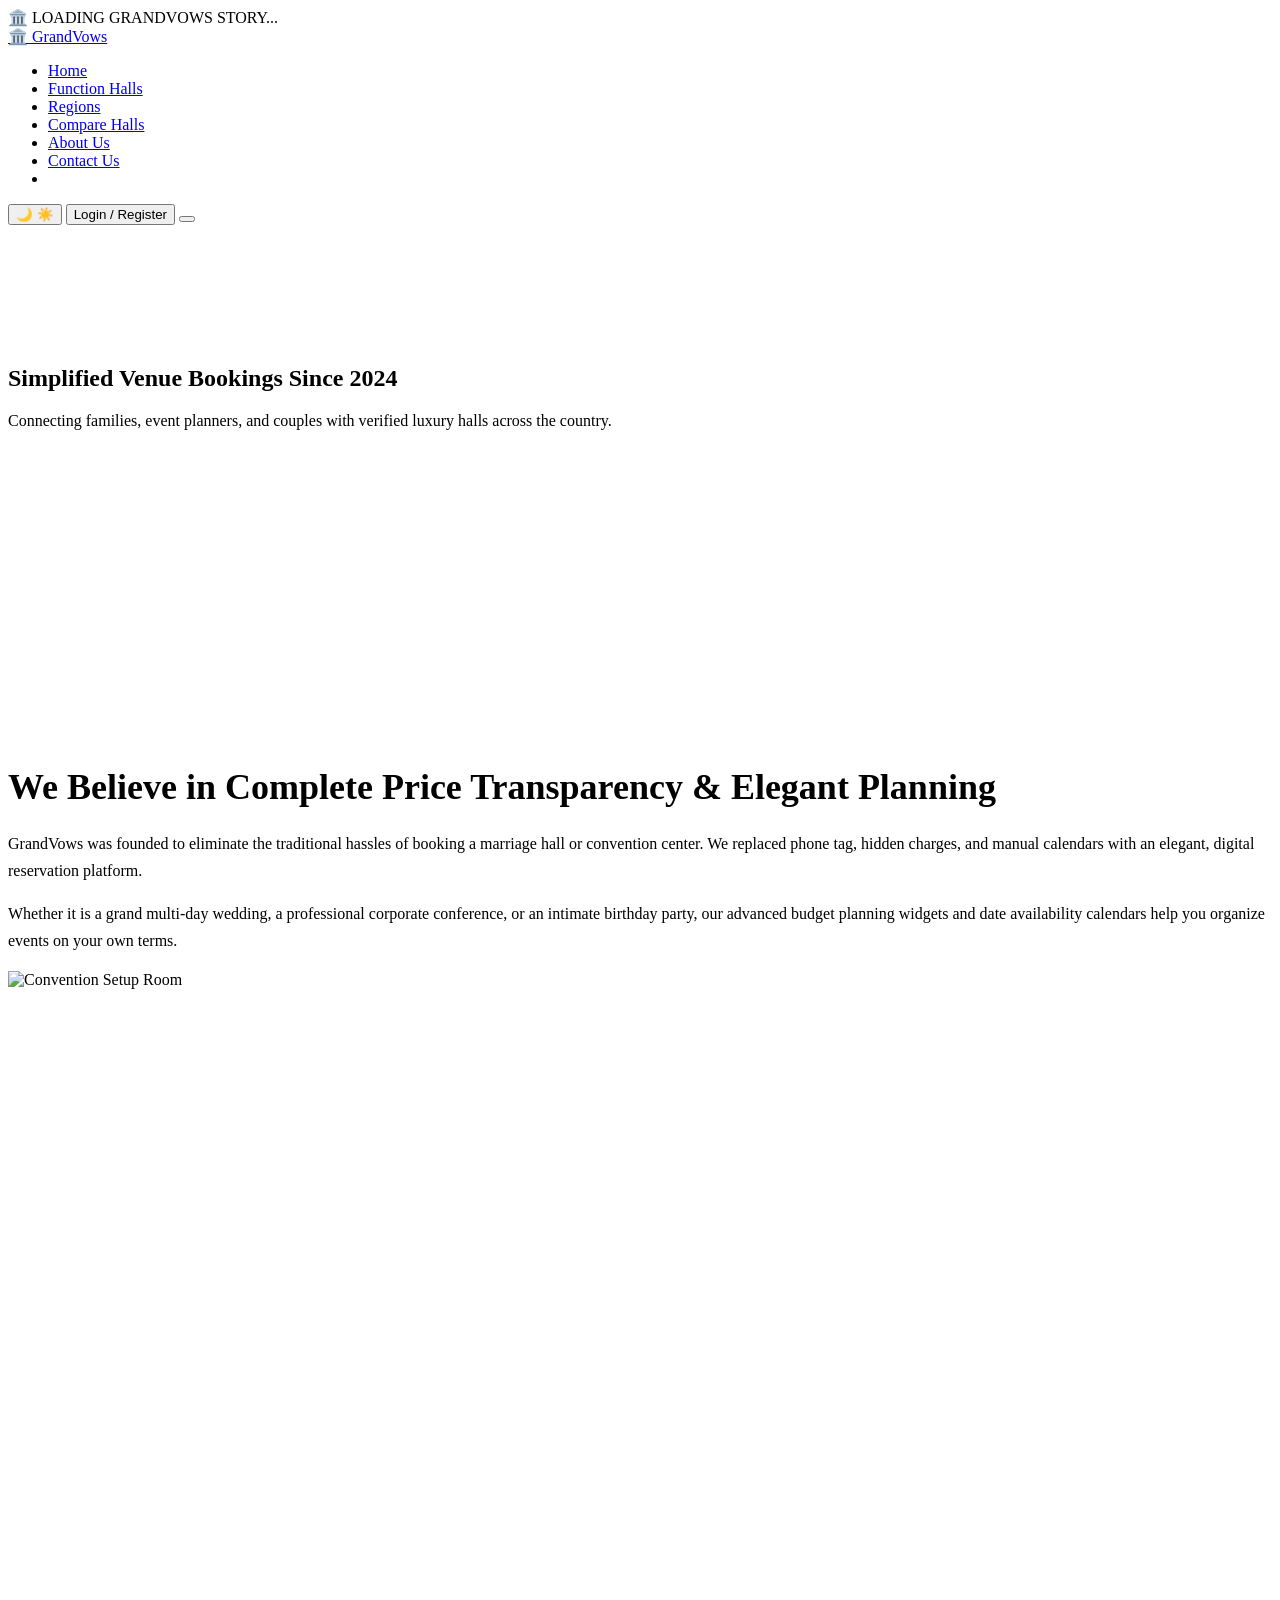
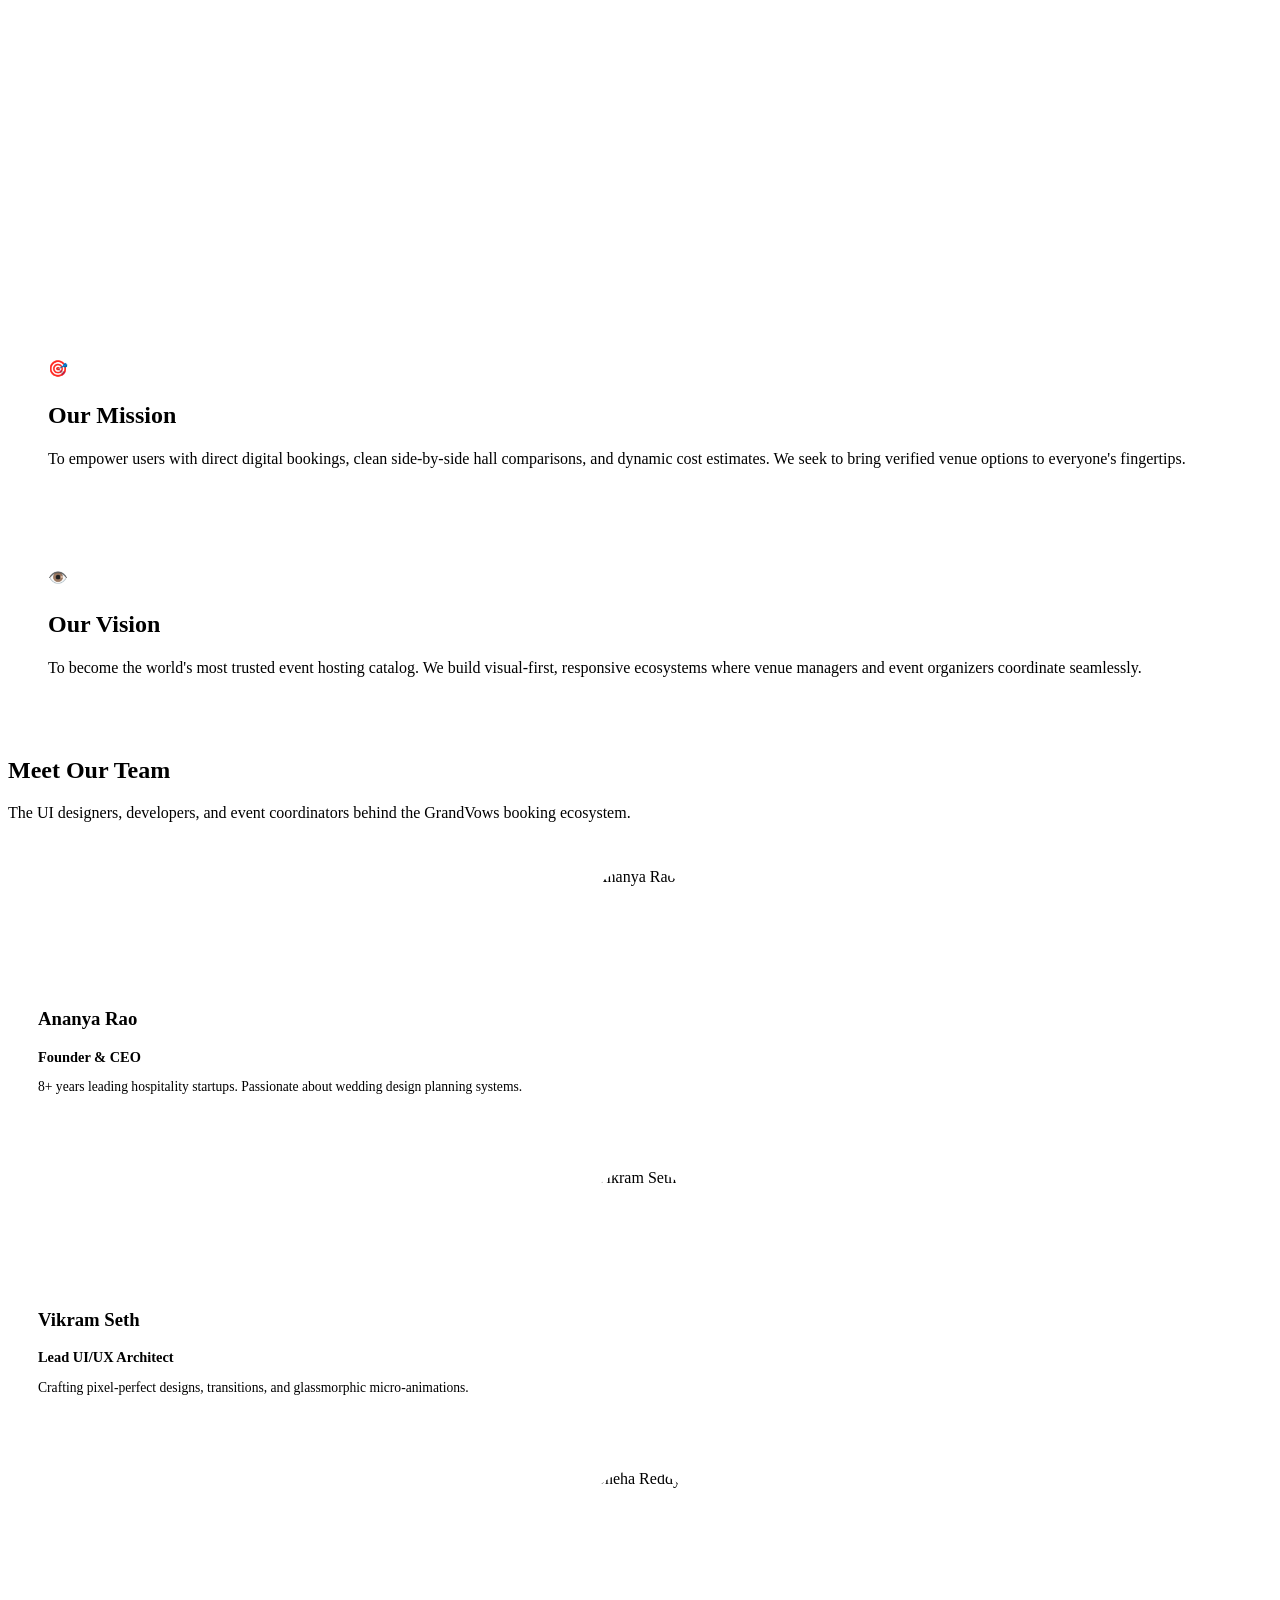
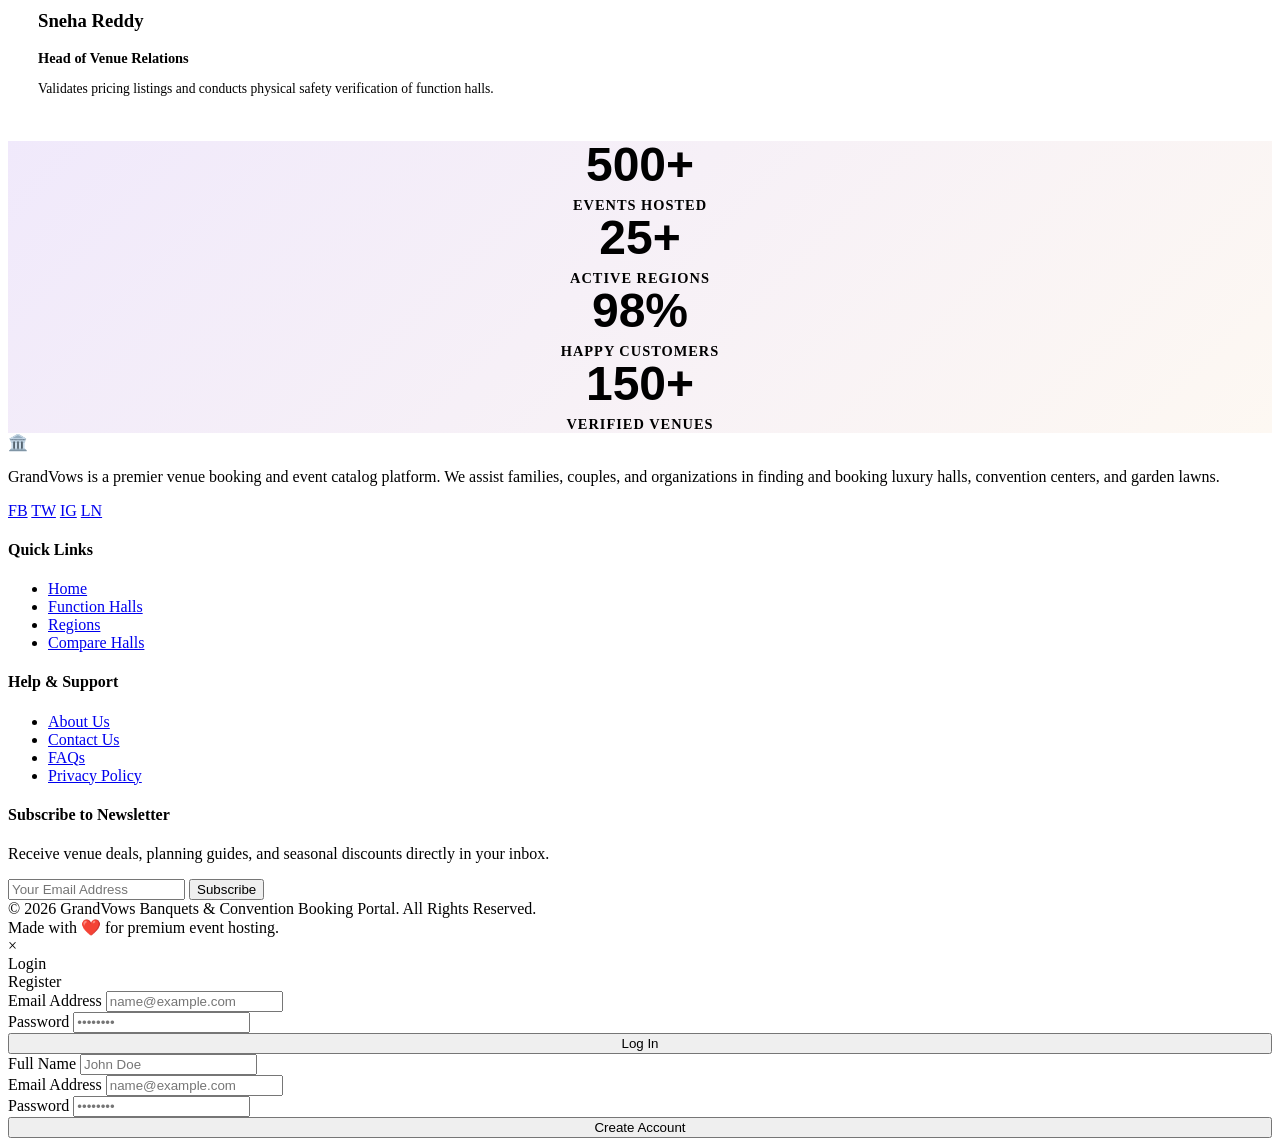
==== about.html @ 22fa2ca0 "HIIII" ====
<!DOCTYPE html>
<html lang="en">
<head>
  <meta charset="UTF-8">
  <meta name="viewport" content="width=device-width, initial-scale=1.0">
  <meta name="description" content="Learn more about GrandVows. Our mission is to simplify venue booking and event planning through transparent pricing, verified halls, and smart tools.">
  <title>About Us | GrandVows</title>
  <link rel="stylesheet" href="css/style.css">
  <link rel="stylesheet" href="css/animations.css">
  <link rel="stylesheet" href="css/responsive.css">
</head>
<body>

  <!-- Page Loader -->
  <div class="page-loader" id="page-loader">
    <div class="loader-spinner"></div>
    <div class="loader-text">🏛️ LOADING GRANDVOWS STORY...</div>
  </div>

  <!-- Header -->
  <header>
    <div class="container navbar-container">
      <a href="index.html" class="logo">
        🏛️ Grand<span>Vows</span>
      </a>
      <ul class="nav-menu" id="nav-menu">
        <li><a href="index.html" class="nav-link">Home</a></li>
        <li><a href="halls.html" class="nav-link">Function Halls</a></li>
        <li><a href="regions.html" class="nav-link">Regions</a></li>
        <li><a href="compare.html" class="nav-link">Compare Halls</a></li>
        <li><a href="about.html" class="nav-link active">About Us</a></li>
        <li><a href="contact.html" class="nav-link">Contact Us</a></li>
        <li><a href="dashboard.html" class="nav-link" style="display: none;">Dashboard</a></li>
      </ul>
      <div class="nav-actions">
        <button class="theme-toggle" id="theme-toggle" aria-label="Toggle Dark Mode">
          <span class="moon-icon">🌙</span>
          <span class="sun-icon">☀️</span>
        </button>
        <button class="btn btn-outline btn-sm" id="auth-nav-btn">Login / Register</button>
        <button class="menu-btn" id="menu-btn" aria-label="Toggle Mobile Menu">
          <span></span>
          <span></span>
          <span></span>
        </button>
      </div>
    </div>
  </header>

  <!-- Hero Section -->
  <section class="hero" style="min-height: 40vh; padding: 120px 0 30px 0;">
    <div class="hero-glow"></div>
    <div class="container hero-content">
      <h1 class="reveal-on-scroll">Simplified Venue Bookings <span>Since 2024</span></h1>
      <p class="reveal-on-scroll delay-100">Connecting families, event planners, and couples with verified luxury halls across the country.</p>
    </div>
  </section>

  <!-- Company Intro -->
  <section class="section-padding">
    <div class="container grid-2" style="grid-template-columns: repeat(auto-fit, minmax(320px, 1fr)); align-items:center;">
      <div class="reveal-left">
        <h2 style="font-size:2.25rem; margin-bottom:20px; line-height:1.25;">We Believe in <span>Complete Price Transparency</span> & Elegant Planning</h2>
        <p style="color:var(--text-secondary); margin-bottom:16px; line-height:1.7;">GrandVows was founded to eliminate the traditional hassles of booking a marriage hall or convention center. We replaced phone tag, hidden charges, and manual calendars with an elegant, digital reservation platform.</p>
        <p style="color:var(--text-secondary); line-height:1.7;">Whether it is a grand multi-day wedding, a professional corporate conference, or an intimate birthday party, our advanced budget planning widgets and date availability calendars help you organize events on your own terms.</p>
      </div>
      <div class="reveal-right" style="border-radius: var(--border-radius-md); overflow:hidden; box-shadow:var(--card-shadow); aspect-ratio:4/3;">
        <img src="https://images.unsplash.com/photo-1519167758481-83f550bb49b3?auto=format&fit=crop&w=800&q=80" alt="Convention Setup Room" style="width:100%; height:100%; object-fit:cover;">
      </div>
    </div>
  </section>

  <!-- Mission & Vision -->
  <section class="section-padding" style="background: var(--bg-secondary);">
    <div class="container grid-2" style="grid-template-columns: repeat(auto-fit, minmax(320px, 1fr));">
      <div class="card glass-panel why-card reveal-left" style="text-align: left; padding: 40px;">
        <div class="why-icon" style="margin: 0 0 20px 0;">🎯</div>
        <h3 style="font-size: 1.5rem; margin-bottom:12px;">Our Mission</h3>
        <p style="color:var(--text-secondary); line-height:1.7;">To empower users with direct digital bookings, clean side-by-side hall comparisons, and dynamic cost estimates. We seek to bring verified venue options to everyone's fingertips.</p>
      </div>
      <div class="card glass-panel why-card reveal-right" style="text-align: left; padding: 40px;">
        <div class="why-icon" style="margin: 0 0 20px 0;">👁️</div>
        <h3 style="font-size: 1.5rem; margin-bottom:12px;">Our Vision</h3>
        <p style="color:var(--text-secondary); line-height:1.7;">To become the world's most trusted event hosting catalog. We build visual-first, responsive ecosystems where venue managers and event organizers coordinate seamlessly.</p>
      </div>
    </div>
  </section>

  <!-- Team Grid -->
  <section class="section-padding">
    <div class="container">
      <div class="section-header">
        <h2>Meet Our Team</h2>
        <div class="divider"></div>
        <p>The UI designers, developers, and event coordinators behind the GrandVows booking ecosystem.</p>
      </div>

      <div class="grid-3 reveal-on-scroll" style="grid-template-columns: repeat(auto-fit, minmax(280px, 1fr));">
        <!-- CEO -->
        <div class="card text-center" style="padding: 30px;">
          <div style="width: 120px; height: 120px; border-radius: 50%; overflow:hidden; margin: 0 auto 20px auto; border: 3px solid var(--color-primary);">
            <img src="https://images.unsplash.com/photo-1534528741775-53994a69daeb?auto=format&fit=crop&w=300&q=80" alt="Ananya Rao" style="width:100%; height:100%; object-fit:cover;">
          </div>
          <h3>Ananya Rao</h3>
          <p style="color: var(--color-primary); font-weight:700; font-size:0.9rem; margin-bottom:12px;">Founder & CEO</p>
          <p style="color: var(--text-secondary); font-size:0.85rem;">8+ years leading hospitality startups. Passionate about wedding design planning systems.</p>
        </div>
        <!-- Lead UI/UX -->
        <div class="card text-center" style="padding: 30px;">
          <div style="width: 120px; height: 120px; border-radius: 50%; overflow:hidden; margin: 0 auto 20px auto; border: 3px solid var(--color-primary);">
            <img src="https://images.unsplash.com/photo-1507003211169-0a1dd7228f2d?auto=format&fit=crop&w=300&q=80" alt="Vikram Seth" style="width:100%; height:100%; object-fit:cover;">
          </div>
          <h3>Vikram Seth</h3>
          <p style="color: var(--color-primary); font-weight:700; font-size:0.9rem; margin-bottom:12px;">Lead UI/UX Architect</p>
          <p style="color: var(--text-secondary); font-size:0.85rem;">Crafting pixel-perfect designs, transitions, and glassmorphic micro-animations.</p>
        </div>
        <!-- Operations -->
        <div class="card text-center" style="padding: 30px;">
          <div style="width: 120px; height: 120px; border-radius: 50%; overflow:hidden; margin: 0 auto 20px auto; border: 3px solid var(--color-primary);">
            <img src="https://images.unsplash.com/photo-1573496359142-b8d87734a5a2?auto=format&fit=crop&w=300&q=80" alt="Sneha Reddy" style="width:100%; height:100%; object-fit:cover;">
          </div>
          <h3>Sneha Reddy</h3>
          <p style="color: var(--color-primary); font-weight:700; font-size:0.9rem; margin-bottom:12px;">Head of Venue Relations</p>
          <p style="color: var(--text-secondary); font-size:0.85rem;">Validates pricing listings and conducts physical safety verification of function halls.</p>
        </div>
      </div>
    </div>
  </section>

  <!-- Statistics Counters section -->
  <section class="section-padding" style="background: linear-gradient(135deg, rgba(109, 40, 217, 0.1) 0%, rgba(217, 119, 6, 0.05) 100%);">
    <div class="container grid-4 reveal-scale" style="text-align:center; grid-template-columns: repeat(auto-fit, minmax(200px, 1fr)); gap: 30px;">
      <div>
        <div style="font-size: 3rem; font-weight:800; color:var(--color-primary); font-family:'Outfit',sans-serif; line-height:1;">500+</div>
        <div style="font-size:0.9rem; color:var(--text-secondary); font-weight:600; margin-top:8px; text-transform:uppercase; letter-spacing:1px;">Events Hosted</div>
      </div>
      <div>
        <div style="font-size: 3rem; font-weight:800; color:var(--color-primary); font-family:'Outfit',sans-serif; line-height:1;">25+</div>
        <div style="font-size:0.9rem; color:var(--text-secondary); font-weight:600; margin-top:8px; text-transform:uppercase; letter-spacing:1px;">Active Regions</div>
      </div>
      <div>
        <div style="font-size: 3rem; font-weight:800; color:var(--color-primary); font-family:'Outfit',sans-serif; line-height:1;">98%</div>
        <div style="font-size:0.9rem; color:var(--text-secondary); font-weight:600; margin-top:8px; text-transform:uppercase; letter-spacing:1px;">Happy Customers</div>
      </div>
      <div>
        <div style="font-size: 3rem; font-weight:800; color:var(--color-primary); font-family:'Outfit',sans-serif; line-height:1;">150+</div>
        <div style="font-size:0.9rem; color:var(--text-secondary); font-weight:600; margin-top:8px; text-transform:uppercase; letter-spacing:1px;">Verified Venues</div>
      </div>
    </div>
  </section>

  <!-- Footer -->
  <footer>
    <div class="container footer-grid">
      <div class="footer-brand">
        <a href="index.html" class="logo" style="color: white; margin-bottom: 20px;">
          🏛️ Grand<span>Vows</span>
        </a>
        <p>GrandVows is a premier venue booking and event catalog platform. We assist families, couples, and organizations in finding and booking luxury halls, convention centers, and garden lawns.</p>
        <div class="social-links">
          <a href="#" class="social-icon" aria-label="Facebook">FB</a>
          <a href="#" class="social-icon" aria-label="Twitter">TW</a>
          <a href="#" class="social-icon" aria-label="Instagram">IG</a>
          <a href="#" class="social-icon" aria-label="LinkedIn">LN</a>
        </div>
      </div>
      <div>
        <h4 class="footer-title">Quick Links</h4>
        <ul class="footer-links">
          <li><a href="index.html" class="footer-link">Home</a></li>
          <li><a href="halls.html" class="footer-link">Function Halls</a></li>
          <li><a href="regions.html" class="footer-link">Regions</a></li>
          <li><a href="compare.html" class="footer-link">Compare Halls</a></li>
        </ul>
      </div>
      <div>
        <h4 class="footer-title">Help & Support</h4>
        <ul class="footer-links">
          <li><a href="about.html" class="footer-link">About Us</a></li>
          <li><a href="contact.html" class="footer-link">Contact Us</a></li>
          <li><a href="#" class="footer-link">FAQs</a></li>
          <li><a href="#" class="footer-link">Privacy Policy</a></li>
        </ul>
      </div>
      <div class="footer-newsletter">
        <h4 class="footer-title">Subscribe to Newsletter</h4>
        <p>Receive venue deals, planning guides, and seasonal discounts directly in your inbox.</p>
        <form class="newsletter-form" onsubmit="event.preventDefault(); alert('Subscribed!');">
          <input type="email" placeholder="Your Email Address" required aria-label="Email Address">
          <button type="submit" class="btn btn-primary">Subscribe</button>
        </form>
      </div>
    </div>
    <div class="container footer-bottom">
      <div>&copy; 2026 GrandVows Banquets & Convention Booking Portal. All Rights Reserved.</div>
      <div>Made with ❤️ for premium event hosting.</div>
    </div>
  </footer>

  <!-- Auth Modal Overlay -->
  <div class="modal-overlay" id="auth-modal">
    <div class="modal-content">
      <div class="modal-close" id="auth-modal-close">&times;</div>
      <div class="auth-tabs">
        <div class="auth-tab active" id="tab-login">Login</div>
        <div class="auth-tab" id="tab-register">Register</div>
      </div>
      <div class="auth-form-wrapper active" id="form-login-wrapper">
        <form id="form-login">
          <div class="form-group">
            <label for="login-email">Email Address</label>
            <input type="email" id="login-email" class="form-input" required placeholder="name@example.com">
          </div>
          <div class="form-group">
            <label for="login-password">Password</label>
            <input type="password" id="login-password" class="form-input" required placeholder="••••••••">
          </div>
          <button type="submit" class="btn btn-primary" style="width: 100%;">Log In</button>
        </form>
      </div>
      <div class="auth-form-wrapper" id="form-register-wrapper">
        <form id="form-register">
          <div class="form-group">
            <label for="register-name">Full Name</label>
            <input type="text" id="register-name" class="form-input" required placeholder="John Doe">
          </div>
          <div class="form-group">
            <label for="register-email">Email Address</label>
            <input type="email" id="register-email" class="form-input" required placeholder="name@example.com">
          </div>
          <div class="form-group">
            <label for="register-password">Password</label>
            <input type="password" id="register-password" class="form-input" required placeholder="••••••••">
          </div>
          <button type="submit" class="btn btn-primary" style="width: 100%;">Create Account</button>
        </form>
      </div>
    </div>
  </div>

  <script src="js/data.js"></script>
  <script src="js/app.js"></script>
</body>
</html>
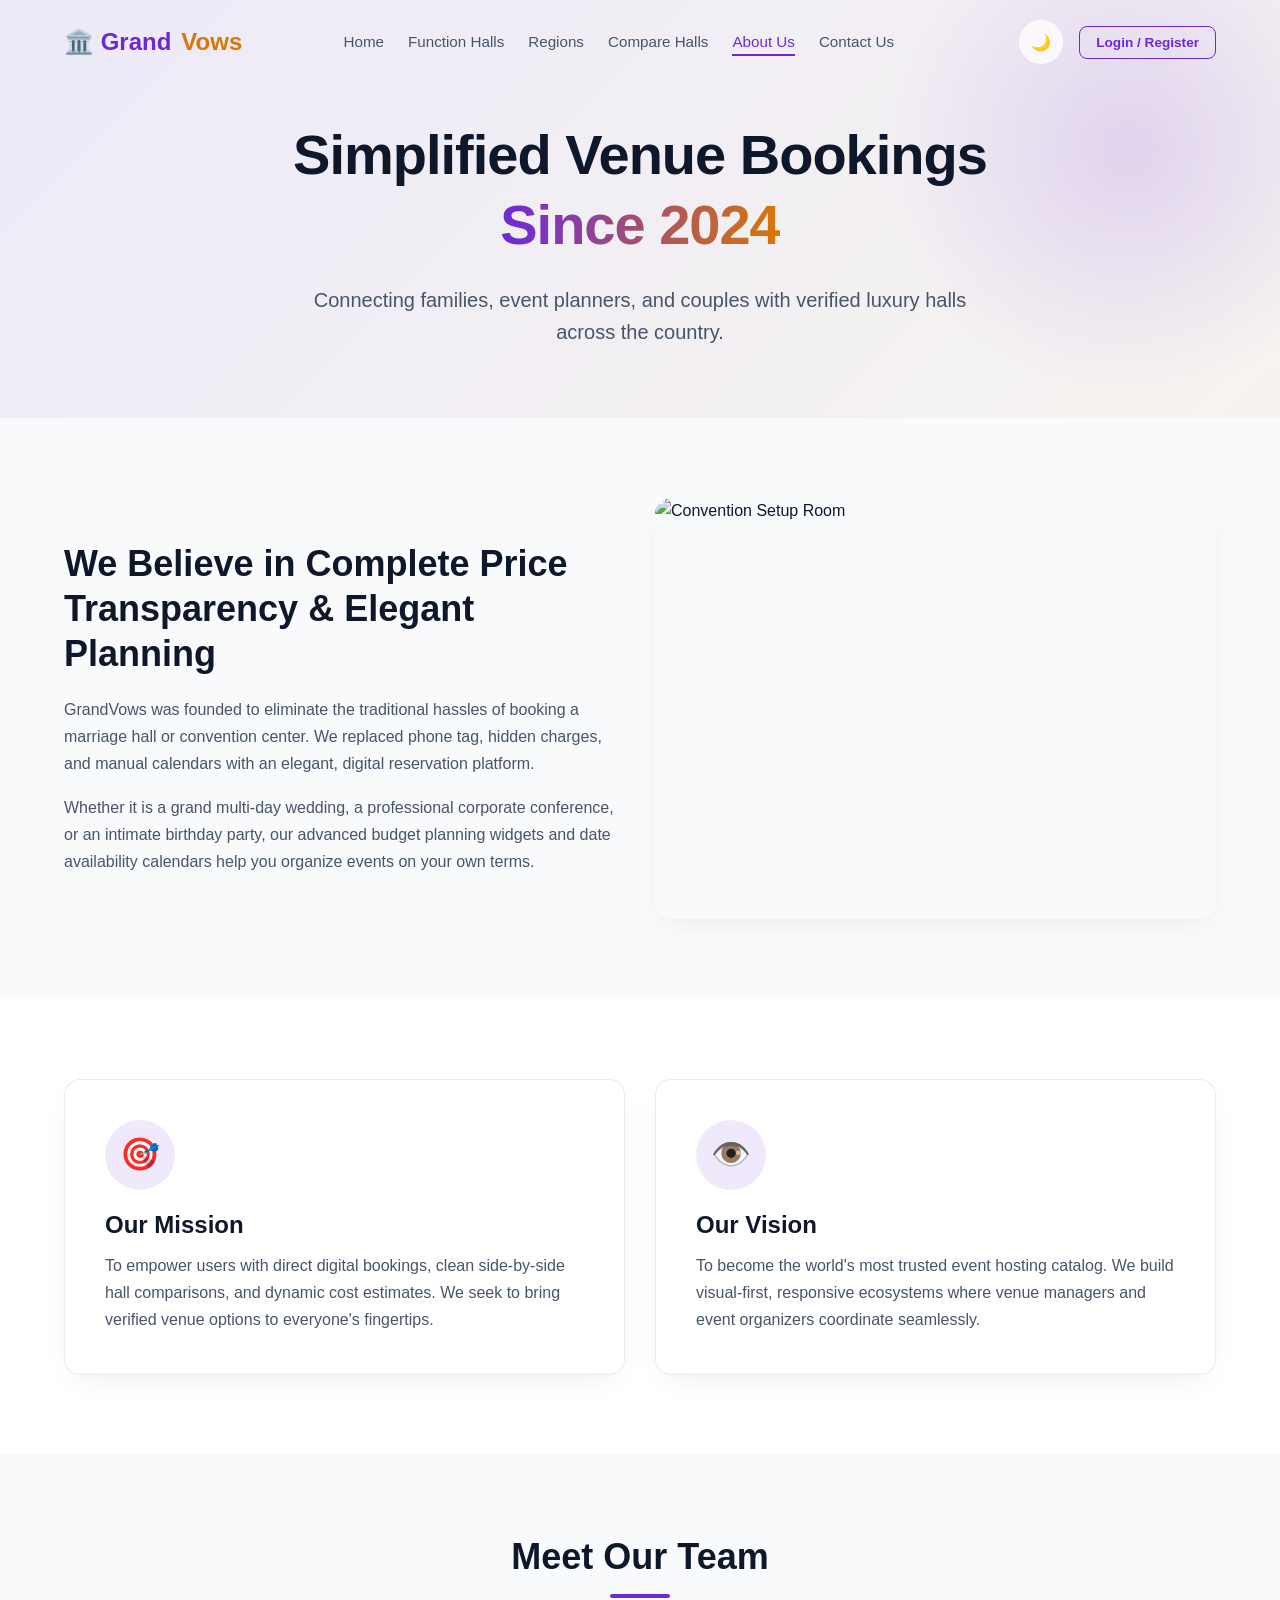
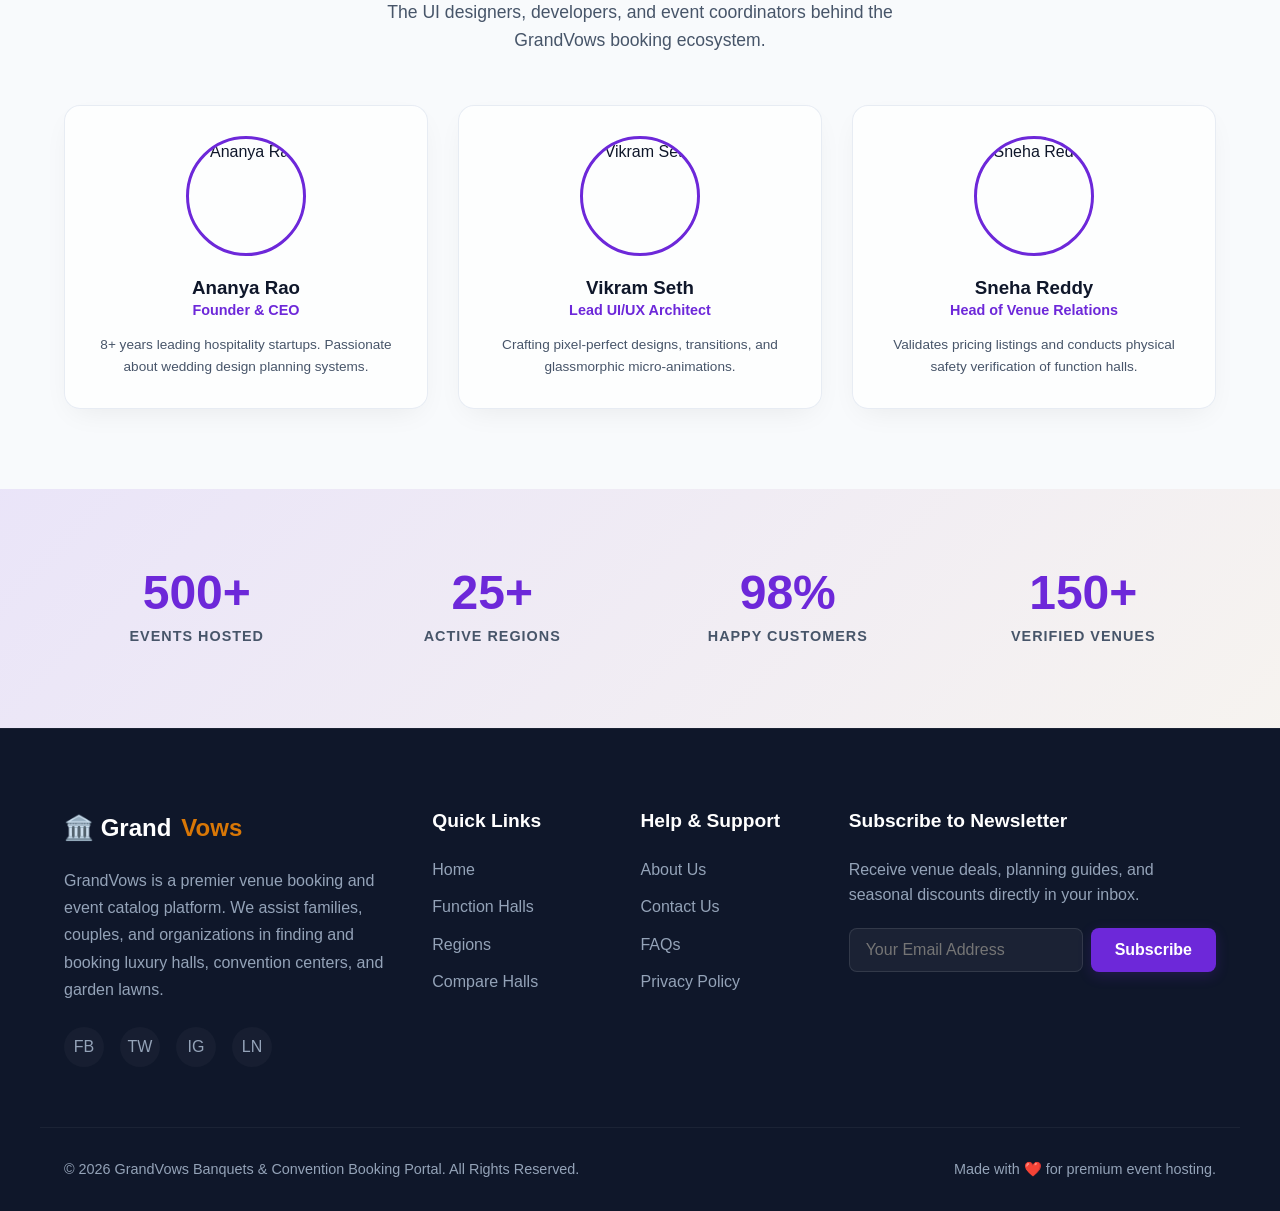
==== commit 2f84754e: "hi" ====
--- a/about.html
+++ b/about.html
@@ -5,9 +5,9 @@
   <meta name="viewport" content="width=device-width, initial-scale=1.0">
   <meta name="description" content="Learn more about GrandVows. Our mission is to simplify venue booking and event planning through transparent pricing, verified halls, and smart tools.">
   <title>About Us | GrandVows</title>
-  <link rel="stylesheet" href="css/style.css">
-  <link rel="stylesheet" href="css/animations.css">
-  <link rel="stylesheet" href="css/responsive.css">
+  <link rel="stylesheet" href="style.css">
+  <link rel="stylesheet" href="animations.css">
+  <link rel="stylesheet" href="responsive.css">
 </head>
 <body>
 
@@ -238,7 +238,7 @@
     </div>
   </div>
 
-  <script src="js/data.js"></script>
-  <script src="js/app.js"></script>
+  <script src="data.js"></script>
+  <script src="app.js"></script>
 </body>
 </html>
--- a/style.css
+++ b/style.css
@@ -0,0 +1,1850 @@
+/* ==========================================================================
+   Function Hall Booking Website - Core Stylesheet
+   ========================================================================== */
+
+/* Import Premium Web Fonts */
+@import url('https://fonts.googleapis.com/css2?family=Inter:wght@300;400;500;600;700&family=Outfit:wght@300;400;500;600;700;800&display=swap');
+
+/* CSS Variables for Core Design System */
+:root {
+  /* Color Palette - Light Mode */
+  --bg-primary: #f8fafc;
+  --bg-secondary: #ffffff;
+  --bg-card: rgba(255, 255, 255, 0.75);
+  --bg-input: #f1f5f9;
+  
+  --text-primary: #0f172a;
+  --text-secondary: #475569;
+  --text-muted: #94a3b8;
+  
+  --color-primary: #6d28d9; /* Royal Violet */
+  --color-primary-rgb: 109, 40, 217;
+  --color-primary-hover: #5b21b6;
+  --color-secondary: #d97706; /* Golden Amber */
+  --color-secondary-hover: #b45309;
+  
+  --glass-bg: rgba(255, 255, 255, 0.45);
+  --glass-border: rgba(255, 255, 255, 0.5);
+  --glass-shadow: 0 8px 32px 0 rgba(109, 40, 217, 0.05);
+  
+  --card-shadow: 0 10px 30px -10px rgba(0, 0, 0, 0.08);
+  --card-border: rgba(226, 232, 240, 0.8);
+  
+  --success: #10b981;
+  --error: #ef4444;
+  --warning: #f59e0b;
+  
+  --border-radius-sm: 8px;
+  --border-radius-md: 16px;
+  --border-radius-lg: 24px;
+  
+  --transition-fast: 0.2s ease;
+  --transition-normal: 0.35s cubic-bezier(0.4, 0, 0.2, 1);
+  --transition-slow: 0.5s cubic-bezier(0.4, 0, 0.2, 1);
+}
+
+/* Dark Mode Overrides */
+body.dark-mode {
+  --bg-primary: #0f172a; /* Midnight Slate */
+  --bg-secondary: #1e293b; /* Deep Slate */
+  --bg-card: rgba(30, 41, 59, 0.7);
+  --bg-input: #0f172a;
+  
+  --text-primary: #f8fafc;
+  --text-secondary: #cbd5e1;
+  --text-muted: #64748b;
+  
+  --color-primary: #a78bfa; /* Lighter Glow Violet */
+  --color-primary-rgb: 167, 139, 250;
+  --color-primary-hover: #c084fc;
+  --color-secondary: #fbbf24;
+  --color-secondary-hover: #f59e0b;
+  
+  --glass-bg: rgba(30, 41, 59, 0.45);
+  --glass-border: rgba(255, 255, 255, 0.08);
+  --glass-shadow: 0 8px 32px 0 rgba(0, 0, 0, 0.37);
+  
+  --card-shadow: 0 10px 30px -10px rgba(0, 0, 0, 0.5);
+  --card-border: rgba(255, 255, 255, 0.05);
+}
+
+/* Reset and Base Styles */
+* {
+  margin: 0;
+  padding: 0;
+  box-sizing: border-box;
+}
+
+html {
+  scroll-behavior: smooth;
+  font-size: 16px;
+}
+
+body {
+  font-family: 'Inter', sans-serif;
+  background-color: var(--bg-primary);
+  color: var(--text-primary);
+  line-height: 1.6;
+  overflow-x: hidden;
+  transition: background-color var(--transition-normal), color var(--transition-normal);
+}
+
+h1, h2, h3, h4, h5, h6 {
+  font-family: 'Outfit', sans-serif;
+  font-weight: 700;
+  line-height: 1.25;
+  color: var(--text-primary);
+}
+
+a {
+  text-decoration: none;
+  color: inherit;
+  transition: color var(--transition-fast);
+}
+
+button, input, select, textarea {
+  font-family: inherit;
+  font-size: inherit;
+  outline: none;
+  border: none;
+}
+
+img, video {
+  max-width: 100%;
+  height: auto;
+  display: block;
+}
+
+.container {
+  width: 100%;
+  max-width: 1200px;
+  margin: 0 auto;
+  padding: 0 24px;
+}
+
+.section-padding {
+  padding: 80px 0;
+}
+
+/* Glassmorphism Panel Class */
+.glass-panel {
+  background: var(--glass-bg);
+  backdrop-filter: blur(12px);
+  -webkit-backdrop-filter: blur(12px);
+  border: 1px solid var(--glass-border);
+  box-shadow: var(--glass-shadow);
+  border-radius: var(--border-radius-md);
+  transition: background var(--transition-normal), border var(--transition-normal), box-shadow var(--transition-normal);
+}
+
+/* ==========================================================================
+   Header and Navigation
+   ========================================================================== */
+header {
+  position: fixed;
+  top: 0;
+  left: 0;
+  width: 100%;
+  z-index: 1000;
+  transition: all var(--transition-normal);
+  padding: 20px 0;
+}
+
+header.scrolled {
+  padding: 12px 0;
+  background: var(--glass-bg);
+  backdrop-filter: blur(20px);
+  -webkit-backdrop-filter: blur(20px);
+  border-bottom: 1px solid var(--glass-border);
+  box-shadow: var(--glass-shadow);
+}
+
+.navbar-container {
+  display: flex;
+  justify-content: space-between;
+  align-items: center;
+}
+
+.logo {
+  display: flex;
+  align-items: center;
+  gap: 10px;
+  font-family: 'Outfit', sans-serif;
+  font-size: 1.5rem;
+  font-weight: 800;
+  color: var(--color-primary);
+}
+
+.logo span {
+  color: var(--color-secondary);
+}
+
+.nav-menu {
+  display: flex;
+  align-items: center;
+  list-style: none;
+  gap: 24px;
+}
+
+.nav-link {
+  font-weight: 500;
+  font-size: 0.95rem;
+  color: var(--text-secondary);
+  position: relative;
+  padding: 6px 0;
+}
+
+.nav-link:hover, .nav-link.active {
+  color: var(--color-primary);
+}
+
+.nav-link::after {
+  content: '';
+  position: absolute;
+  bottom: 0;
+  left: 0;
+  width: 0;
+  height: 2px;
+  background-color: var(--color-primary);
+  transition: width var(--transition-fast);
+}
+
+.nav-link:hover::after, .nav-link.active::after {
+  width: 100%;
+}
+
+.nav-actions {
+  display: flex;
+  align-items: center;
+  gap: 16px;
+}
+
+/* Dark Mode Toggle Switch */
+.theme-toggle {
+  background: var(--bg-card);
+  width: 44px;
+  height: 44px;
+  border-radius: 50%;
+  cursor: pointer;
+  display: flex;
+  align-items: center;
+  justify-content: center;
+  border: 1px solid var(--glass-border);
+  transition: background-color var(--transition-fast);
+}
+
+.theme-toggle:hover {
+  background-color: var(--bg-input);
+}
+
+.theme-toggle .sun-icon {
+  display: none;
+}
+
+body.dark-mode .theme-toggle .sun-icon {
+  display: block;
+}
+
+body.dark-mode .theme-toggle .moon-icon {
+  display: none;
+}
+
+/* Hamburguer Mobile Menu Trigger */
+.menu-btn {
+  display: none;
+  flex-direction: column;
+  justify-content: space-between;
+  width: 24px;
+  height: 18px;
+  background: transparent;
+  cursor: pointer;
+}
+
+.menu-btn span {
+  display: block;
+  height: 2px;
+  width: 100%;
+  background-color: var(--text-primary);
+  border-radius: 2px;
+  transition: all var(--transition-fast);
+}
+
+/* ==========================================================================
+   Buttons UI
+   ========================================================================== */
+.btn {
+  display: inline-flex;
+  align-items: center;
+  justify-content: center;
+  gap: 8px;
+  padding: 12px 24px;
+  font-weight: 600;
+  border-radius: var(--border-radius-sm);
+  cursor: pointer;
+  transition: all var(--transition-fast);
+  font-family: 'Outfit', sans-serif;
+  text-align: center;
+}
+
+.btn-primary {
+  background: var(--color-primary);
+  color: #ffffff;
+  box-shadow: 0 4px 14px rgba(109, 40, 217, 0.2);
+}
+
+.btn-primary:hover {
+  background: var(--color-primary-hover);
+  transform: translateY(-2px);
+  box-shadow: 0 6px 20px rgba(109, 40, 217, 0.3);
+}
+
+.btn-secondary {
+  background: var(--color-secondary);
+  color: #ffffff;
+  box-shadow: 0 4px 14px rgba(217, 119, 6, 0.2);
+}
+
+.btn-secondary:hover {
+  background: var(--color-secondary-hover);
+  transform: translateY(-2px);
+  box-shadow: 0 6px 20px rgba(217, 119, 6, 0.3);
+}
+
+.btn-outline {
+  background: transparent;
+  border: 1px solid var(--color-primary);
+  color: var(--color-primary);
+}
+
+.btn-outline:hover {
+  background: var(--color-primary);
+  color: #ffffff;
+}
+
+.btn-glass {
+  background: var(--glass-bg);
+  border: 1px solid var(--glass-border);
+  color: var(--text-primary);
+  backdrop-filter: blur(8px);
+}
+
+.btn-glass:hover {
+  background: var(--bg-card);
+  transform: translateY(-2px);
+}
+
+.btn-sm {
+  padding: 8px 16px;
+  font-size: 0.85rem;
+}
+
+.btn-lg {
+  padding: 16px 36px;
+  font-size: 1.1rem;
+  border-radius: var(--border-radius-md);
+}
+
+/* ==========================================================================
+   Section Headers
+   ========================================================================== */
+.section-header {
+  text-align: center;
+  max-width: 600px;
+  margin: 0 auto 50px auto;
+}
+
+.section-header h2 {
+  font-size: 2.25rem;
+  margin-bottom: 15px;
+  position: relative;
+}
+
+.section-header p {
+  color: var(--text-secondary);
+  font-size: 1.1rem;
+}
+
+.section-header .divider {
+  width: 60px;
+  height: 4px;
+  background: var(--color-primary);
+  margin: 0 auto;
+  border-radius: 2px;
+}
+
+/* ==========================================================================
+   Cards (Halls, Regions, Reviews)
+   ========================================================================== */
+.card {
+  background-color: var(--bg-card);
+  border: 1px solid var(--card-border);
+  border-radius: var(--border-radius-md);
+  overflow: hidden;
+  box-shadow: var(--card-shadow);
+  transition: all var(--transition-normal);
+  display: flex;
+  flex-direction: column;
+}
+
+.card:hover {
+  transform: translateY(-8px);
+  box-shadow: 0 20px 40px -10px rgba(109, 40, 217, 0.12);
+  border-color: var(--color-primary);
+}
+
+.card-img-wrapper {
+  position: relative;
+  aspect-ratio: 16/10;
+  overflow: hidden;
+}
+
+.card-img-wrapper img {
+  width: 100%;
+  height: 100%;
+  object-fit: cover;
+  transition: transform var(--transition-slow);
+}
+
+.card:hover .card-img-wrapper img {
+  transform: scale(1.08);
+}
+
+.card-badge {
+  position: absolute;
+  top: 15px;
+  left: 15px;
+  background: var(--glass-bg);
+  backdrop-filter: blur(8px);
+  padding: 6px 12px;
+  font-weight: 700;
+  font-size: 0.8rem;
+  border-radius: 20px;
+  color: var(--color-primary);
+  border: 1px solid var(--glass-border);
+}
+
+.card-fav-btn {
+  position: absolute;
+  top: 15px;
+  right: 15px;
+  background: var(--glass-bg);
+  backdrop-filter: blur(8px);
+  border: 1px solid var(--glass-border);
+  width: 38px;
+  height: 38px;
+  border-radius: 50%;
+  display: flex;
+  align-items: center;
+  justify-content: center;
+  cursor: pointer;
+  color: var(--text-muted);
+  transition: all var(--transition-fast);
+}
+
+.card-fav-btn:hover {
+  color: #ef4444;
+  transform: scale(1.1);
+}
+
+.card-fav-btn.active {
+  color: #ef4444;
+  background: #ffe4e6;
+  border-color: #fecdd3;
+}
+
+.card-content {
+  padding: 24px;
+  display: flex;
+  flex-direction: column;
+  flex-grow: 1;
+}
+
+.card-title {
+  font-size: 1.25rem;
+  margin-bottom: 8px;
+  transition: color var(--transition-fast);
+}
+
+.card-title:hover {
+  color: var(--color-primary);
+}
+
+.card-location {
+  display: flex;
+  align-items: center;
+  gap: 6px;
+  color: var(--text-secondary);
+  font-size: 0.9rem;
+  margin-bottom: 16px;
+}
+
+.card-details-grid {
+  display: grid;
+  grid-template-columns: 1fr 1fr;
+  gap: 12px;
+  margin-bottom: 20px;
+  border-top: 1px dashed var(--text-muted);
+  border-bottom: 1px dashed var(--text-muted);
+  padding: 12px 0;
+}
+
+.card-detail-item {
+  display: flex;
+  align-items: center;
+  gap: 8px;
+  font-size: 0.85rem;
+  color: var(--text-secondary);
+}
+
+.card-footer {
+  display: flex;
+  justify-content: space-between;
+  align-items: center;
+  margin-top: auto;
+}
+
+.card-price {
+  font-size: 0.85rem;
+  color: var(--text-secondary);
+}
+
+.card-price span {
+  display: block;
+  font-size: 1.3rem;
+  font-weight: 700;
+  color: var(--text-primary);
+}
+
+/* ==========================================================================
+   Modals (Authentication / Auth Modal)
+   ========================================================================== */
+.modal-overlay {
+  position: fixed;
+  top: 0;
+  left: 0;
+  width: 100%;
+  height: 100%;
+  background: rgba(15, 23, 42, 0.6);
+  backdrop-filter: blur(8px);
+  z-index: 2000;
+  display: none;
+  align-items: center;
+  justify-content: center;
+  opacity: 0;
+  transition: opacity var(--transition-fast);
+}
+
+.modal-overlay.active {
+  display: flex;
+  opacity: 1;
+}
+
+.modal-content {
+  background: var(--bg-secondary);
+  border: 1px solid var(--glass-border);
+  box-shadow: 0 25px 50px -12px rgba(0, 0, 0, 0.25);
+  border-radius: var(--border-radius-lg);
+  width: 100%;
+  max-width: 480px;
+  padding: 40px;
+  position: relative;
+  transform: scale(0.9);
+  transition: transform var(--transition-fast);
+}
+
+.modal-overlay.active .modal-content {
+  transform: scale(1);
+}
+
+.modal-close {
+  position: absolute;
+  top: 20px;
+  right: 20px;
+  width: 36px;
+  height: 36px;
+  background: var(--bg-primary);
+  border-radius: 50%;
+  display: flex;
+  align-items: center;
+  justify-content: center;
+  cursor: pointer;
+  transition: all var(--transition-fast);
+}
+
+.modal-close:hover {
+  background: var(--bg-input);
+  transform: rotate(90deg);
+}
+
+.auth-tabs {
+  display: flex;
+  border-bottom: 2px solid var(--bg-input);
+  margin-bottom: 24px;
+}
+
+.auth-tab {
+  flex: 1;
+  padding: 12px;
+  text-align: center;
+  font-weight: 600;
+  cursor: pointer;
+  color: var(--text-secondary);
+  border-bottom: 2px solid transparent;
+  margin-bottom: -2px;
+  transition: all var(--transition-fast);
+}
+
+.auth-tab.active {
+  color: var(--color-primary);
+  border-color: var(--color-primary);
+}
+
+.auth-form-wrapper {
+  display: none;
+}
+
+.auth-form-wrapper.active {
+  display: block;
+}
+
+.form-group {
+  margin-bottom: 20px;
+}
+
+.form-group label {
+  display: block;
+  font-size: 0.9rem;
+  font-weight: 500;
+  margin-bottom: 8px;
+  color: var(--text-secondary);
+}
+
+.form-input {
+  width: 100%;
+  padding: 12px 16px;
+  border-radius: var(--border-radius-sm);
+  background: var(--bg-input);
+  border: 1px solid transparent;
+  color: var(--text-primary);
+  transition: all var(--transition-fast);
+}
+
+.form-input:focus {
+  border-color: var(--color-primary);
+  background: var(--bg-secondary);
+  box-shadow: 0 0 0 4px rgba(109, 40, 217, 0.15);
+}
+
+/* ==========================================================================
+   Toast Notification Popups
+   ========================================================================== */
+.toast-container {
+  position: fixed;
+  top: 24px;
+  right: 24px;
+  z-index: 3000;
+  display: flex;
+  flex-direction: column;
+  gap: 12px;
+}
+
+.toast {
+  background: var(--bg-secondary);
+  border: 1px solid var(--glass-border);
+  box-shadow: 0 10px 15px -3px rgba(0, 0, 0, 0.1), 0 4px 6px -2px rgba(0, 0, 0, 0.05);
+  border-radius: var(--border-radius-sm);
+  padding: 16px 24px;
+  color: var(--text-primary);
+  display: flex;
+  align-items: center;
+  gap: 12px;
+  transform: translateX(120%);
+  animation: slideInToast var(--transition-normal) forwards;
+  min-width: 300px;
+  max-width: 400px;
+}
+
+.toast-success {
+  border-left: 4px solid var(--success);
+}
+
+.toast-error {
+  border-left: 4px solid var(--error);
+}
+
+.toast-info {
+  border-left: 4px solid var(--color-primary);
+}
+
+@keyframes slideInToast {
+  to {
+    transform: translateX(0);
+  }
+}
+
+.toast.fade-out {
+  animation: fadeOutToast var(--transition-fast) forwards;
+}
+
+@keyframes fadeOutToast {
+  to {
+    opacity: 0;
+    transform: translateX(120%);
+  }
+}
+
+/* ==========================================================================
+   Back To Top Button
+   ========================================================================== */
+.back-to-top {
+  position: fixed;
+  bottom: 30px;
+  right: 30px;
+  width: 50px;
+  height: 50px;
+  background: var(--color-primary);
+  color: white;
+  border-radius: 50%;
+  display: flex;
+  align-items: center;
+  justify-content: center;
+  cursor: pointer;
+  opacity: 0;
+  visibility: hidden;
+  transform: translateY(20px);
+  box-shadow: 0 4px 10px rgba(0, 0, 0, 0.3);
+  z-index: 999;
+  transition: all var(--transition-fast);
+}
+
+.back-to-top.active {
+  opacity: 1;
+  visibility: visible;
+  transform: translateY(0);
+}
+
+.back-to-top:hover {
+  background: var(--color-primary-hover);
+  transform: translateY(-5px);
+  box-shadow: 0 6px 15px rgba(0, 0, 0, 0.4);
+}
+
+/* ==========================================================================
+   Footer Layout
+   ========================================================================== */
+footer {
+  background: #0f172a;
+  color: #94a3b8;
+  padding: 80px 0 30px 0;
+  border-top: 1px solid rgba(255, 255, 255, 0.05);
+}
+
+body.dark-mode footer {
+  background: #020617;
+}
+
+.footer-grid {
+  display: grid;
+  grid-template-columns: 2fr 1fr 1fr 2fr;
+  gap: 48px;
+  margin-bottom: 60px;
+}
+
+.footer-brand .logo {
+  margin-bottom: 20px;
+}
+
+.footer-brand p {
+  line-height: 1.7;
+  margin-bottom: 24px;
+}
+
+.social-links {
+  display: flex;
+  gap: 16px;
+}
+
+.social-icon {
+  width: 40px;
+  height: 40px;
+  background: rgba(255, 255, 255, 0.03);
+  border-radius: 50%;
+  display: flex;
+  align-items: center;
+  justify-content: center;
+  transition: all var(--transition-fast);
+}
+
+.social-icon:hover {
+  background: var(--color-primary);
+  color: white;
+  transform: translateY(-3px);
+}
+
+.footer-title {
+  color: white;
+  font-family: 'Outfit', sans-serif;
+  font-size: 1.2rem;
+  font-weight: 600;
+  margin-bottom: 24px;
+}
+
+.footer-links {
+  list-style: none;
+  display: flex;
+  flex-direction: column;
+  gap: 12px;
+}
+
+.footer-link:hover {
+  color: white;
+  padding-left: 5px;
+}
+
+.footer-newsletter p {
+  margin-bottom: 20px;
+}
+
+.newsletter-form {
+  display: flex;
+  gap: 8px;
+}
+
+.newsletter-form input {
+  flex-grow: 1;
+  padding: 12px 16px;
+  border-radius: var(--border-radius-sm);
+  background: rgba(255, 255, 255, 0.05);
+  color: white;
+  border: 1px solid rgba(255, 255, 255, 0.1);
+}
+
+.newsletter-form input:focus {
+  border-color: var(--color-primary);
+}
+
+.footer-bottom {
+  display: flex;
+  justify-content: space-between;
+  align-items: center;
+  padding-top: 30px;
+  border-top: 1px solid rgba(255, 255, 255, 0.05);
+  font-size: 0.9rem;
+}
+
+/* ==========================================================================
+   Global Helper Styles & Grid Layouts
+   ========================================================================== */
+.text-center { text-align: center; }
+.flex-center { display: flex; align-items: center; justify-content: center; }
+.badge { display: inline-block; padding: 4px 8px; border-radius: 4px; font-size: 0.8rem; font-weight: 600; }
+.badge-success { background: #d1fae5; color: #065f46; }
+.badge-pending { background: #fef3c7; color: #92400e; }
+.badge-danger { background: #fee2e2; color: #991b1b; }
+.rating-stars { color: var(--color-gold); font-size: 0.95rem; }
+.icon-text-align { display: inline-flex; align-items: center; gap: 6px; }
+
+/* Grid columns helper */
+.grid-3 {
+  display: grid;
+  grid-template-columns: repeat(3, 1fr);
+  gap: 30px;
+}
+
+.grid-2 {
+  display: grid;
+  grid-template-columns: repeat(2, 1fr);
+  gap: 30px;
+}
+
+.grid-4 {
+  display: grid;
+  grid-template-columns: repeat(4, 1fr);
+  gap: 20px;
+}
+
+/* ==========================================================================
+   Hero Section
+   ========================================================================== */
+.hero {
+  position: relative;
+  min-height: 100vh;
+  display: flex;
+  align-items: center;
+  justify-content: center;
+  padding: 140px 0 80px 0;
+  background: linear-gradient(135deg, rgba(109, 40, 217, 0.08) 0%, rgba(217, 119, 6, 0.05) 100%);
+  overflow: hidden;
+}
+
+.hero-glow {
+  position: absolute;
+  width: 500px;
+  height: 500px;
+  border-radius: 50%;
+  background: radial-gradient(circle, rgba(109, 40, 217, 0.15) 0%, rgba(109, 40, 217, 0) 70%);
+  top: -100px;
+  right: -100px;
+  z-index: 0;
+}
+
+.hero-content {
+  position: relative;
+  z-index: 1;
+  text-align: center;
+  max-width: 900px;
+  margin: 0 auto;
+}
+
+.hero-content h1 {
+  font-size: 3.5rem;
+  font-weight: 800;
+  letter-spacing: -1px;
+  margin-bottom: 24px;
+}
+
+.hero-content h1 span {
+  background: linear-gradient(to right, var(--color-primary), var(--color-secondary));
+  -webkit-background-clip: text;
+  -webkit-text-fill-color: transparent;
+}
+
+.hero-content p {
+  font-size: 1.25rem;
+  color: var(--text-secondary);
+  margin-bottom: 40px;
+  max-width: 700px;
+  margin-left: auto;
+  margin-right: auto;
+}
+
+/* Hero Search Panel */
+.hero-search-wrapper {
+  background: var(--bg-card);
+  backdrop-filter: blur(20px);
+  -webkit-backdrop-filter: blur(20px);
+  border: 1px solid var(--glass-border);
+  box-shadow: var(--glass-shadow);
+  border-radius: 100px;
+  padding: 12px 12px 12px 36px;
+  display: flex;
+  align-items: center;
+  justify-content: space-between;
+  margin-top: 40px;
+  text-align: left;
+}
+
+.hero-search-item {
+  flex: 1;
+  display: flex;
+  flex-direction: column;
+  border-right: 1px solid var(--glass-border);
+  padding-right: 24px;
+  padding-left: 20px;
+}
+
+.hero-search-item:first-child {
+  padding-left: 0;
+}
+
+.hero-search-item:nth-child(3) {
+  border-right: none;
+}
+
+.hero-search-item label {
+  font-size: 0.75rem;
+  text-transform: uppercase;
+  font-weight: 700;
+  letter-spacing: 1px;
+  color: var(--text-muted);
+  margin-bottom: 4px;
+}
+
+.hero-search-item select, 
+.hero-search-item input {
+  background: transparent;
+  font-weight: 600;
+  color: var(--text-primary);
+  font-size: 1rem;
+  cursor: pointer;
+  width: 100%;
+}
+
+.hero-search-item select option {
+  background: var(--bg-secondary);
+  color: var(--text-primary);
+}
+
+.search-btn {
+  background: var(--color-primary);
+  color: white;
+  width: 60px;
+  height: 60px;
+  border-radius: 50%;
+  display: flex;
+  align-items: center;
+  justify-content: center;
+  cursor: pointer;
+  box-shadow: 0 4px 15px rgba(109, 40, 217, 0.3);
+  transition: all var(--transition-fast);
+}
+
+.search-btn:hover {
+  background: var(--color-primary-hover);
+  transform: scale(1.05);
+  box-shadow: 0 6px 20px rgba(109, 40, 217, 0.45);
+}
+
+/* ==========================================================================
+   Popular Regions Section
+   ========================================================================== */
+.region-card {
+  position: relative;
+  height: 250px;
+  border-radius: var(--border-radius-md);
+  overflow: hidden;
+  box-shadow: var(--card-shadow);
+  cursor: pointer;
+}
+
+.region-card img {
+  width: 100%;
+  height: 100%;
+  object-fit: cover;
+  transition: transform var(--transition-slow);
+}
+
+.region-card-overlay {
+  position: absolute;
+  top: 0;
+  left: 0;
+  width: 100%;
+  height: 100%;
+  background: linear-gradient(to top, rgba(15, 23, 42, 0.9) 0%, rgba(15, 23, 42, 0.2) 70%);
+  display: flex;
+  flex-direction: column;
+  justify-content: flex-end;
+  padding: 24px;
+  color: white;
+  transition: background var(--transition-normal);
+}
+
+.region-card:hover img {
+  transform: scale(1.08);
+}
+
+.region-card:hover .region-card-overlay {
+  background: linear-gradient(to top, rgba(109, 40, 217, 0.8) 0%, rgba(15, 23, 42, 0.2) 80%);
+}
+
+.region-card-title {
+  font-size: 1.5rem;
+  font-weight: 700;
+  font-family: 'Outfit', sans-serif;
+  margin-bottom: 4px;
+}
+
+.region-card-desc {
+  font-size: 0.85rem;
+  color: #cbd5e1;
+  opacity: 0.9;
+}
+
+/* ==========================================================================
+   Featured Halls Section
+   ========================================================================== */
+.featured-halls-grid {
+  margin-bottom: 40px;
+}
+
+/* ==========================================================================
+   Why Choose Us
+   ========================================================================== */
+.why-card {
+  padding: 40px;
+  text-align: center;
+}
+
+.why-icon {
+  width: 70px;
+  height: 70px;
+  border-radius: 50%;
+  background: rgba(109, 40, 217, 0.1);
+  color: var(--color-primary);
+  display: flex;
+  align-items: center;
+  justify-content: center;
+  font-size: 2rem;
+  margin: 0 auto 24px auto;
+}
+
+body.dark-mode .why-icon {
+  background: rgba(167, 139, 250, 0.15);
+}
+
+.why-card h3 {
+  margin-bottom: 12px;
+  font-size: 1.35rem;
+}
+
+.why-card p {
+  color: var(--text-secondary);
+}
+
+/* ==========================================================================
+   Customer Reviews / Testimonials Slider
+   ========================================================================== */
+.testimonials-slider {
+  max-width: 800px;
+  margin: 0 auto;
+  position: relative;
+  padding: 40px;
+  text-align: center;
+}
+
+.testimonial-slide {
+  display: none;
+  animation: scaleIn var(--transition-normal);
+}
+
+.testimonial-slide.active {
+  display: block;
+}
+
+.testimonial-quote {
+  font-size: 1.35rem;
+  font-style: italic;
+  font-family: 'Outfit', sans-serif;
+  color: var(--text-primary);
+  line-height: 1.7;
+  margin-bottom: 30px;
+  position: relative;
+}
+
+.testimonial-quote::before {
+  content: '“';
+  font-size: 5rem;
+  position: absolute;
+  top: -40px;
+  left: -20px;
+  color: var(--color-primary);
+  opacity: 0.15;
+  font-family: 'Outfit', sans-serif;
+}
+
+.testimonial-author {
+  font-weight: 700;
+  color: var(--text-primary);
+}
+
+.testimonial-date {
+  font-size: 0.85rem;
+  color: var(--text-muted);
+}
+
+.slider-controls {
+  display: flex;
+  justify-content: center;
+  gap: 16px;
+  margin-top: 40px;
+}
+
+.slider-btn {
+  width: 44px;
+  height: 44px;
+  border-radius: 50%;
+  background: var(--bg-card);
+  border: 1px solid var(--glass-border);
+  display: flex;
+  align-items: center;
+  justify-content: center;
+  cursor: pointer;
+  color: var(--text-primary);
+  transition: all var(--transition-fast);
+}
+
+.slider-btn:hover {
+  background: var(--color-primary);
+  color: white;
+}
+
+/* ==========================================================================
+   Budget Calculator Widget Styles
+   ========================================================================== */
+.calc-widget-container {
+  display: grid;
+  grid-template-columns: 1.2fr 1fr;
+  gap: 40px;
+  align-items: stretch;
+}
+
+.calc-inputs-panel {
+  padding: 40px;
+}
+
+.calc-results-panel {
+  padding: 40px;
+  display: flex;
+  flex-direction: column;
+  justify-content: space-between;
+  background: linear-gradient(135deg, rgba(109, 40, 217, 0.05) 0%, rgba(217, 119, 6, 0.02) 100%);
+  border-left: 2px solid var(--glass-border);
+  border-radius: 0 var(--border-radius-md) var(--border-radius-md) 0;
+}
+
+.range-slider-wrapper {
+  margin-bottom: 24px;
+}
+
+.range-slider-header {
+  display: flex;
+  justify-content: space-between;
+  font-weight: 600;
+  margin-bottom: 8px;
+}
+
+.range-slider-header span:last-child {
+  color: var(--color-primary);
+  font-weight: 700;
+}
+
+.range-input {
+  width: 100%;
+  height: 6px;
+  background: var(--bg-input);
+  border-radius: 3px;
+  outline: none;
+  -webkit-appearance: none;
+}
+
+.range-input::-webkit-slider-thumb {
+  -webkit-appearance: none;
+  width: 20px;
+  height: 20px;
+  border-radius: 50%;
+  background: var(--color-primary);
+  cursor: pointer;
+  transition: transform 0.1s;
+}
+
+.range-input::-webkit-slider-thumb:hover {
+  transform: scale(1.2);
+}
+
+.services-checkboxes-grid {
+  display: grid;
+  grid-template-columns: 1fr 1fr;
+  gap: 16px;
+}
+
+.service-checkbox-label {
+  display: flex;
+  align-items: center;
+  gap: 10px;
+  cursor: pointer;
+  font-size: 0.9rem;
+  color: var(--text-secondary);
+  user-select: none;
+}
+
+.service-checkbox-label input {
+  width: 18px;
+  height: 18px;
+  accent-color: var(--color-primary);
+}
+
+.results-price-breakout {
+  border-bottom: 1px solid var(--glass-border);
+  padding-bottom: 24px;
+  margin-bottom: 24px;
+}
+
+.price-row {
+  display: flex;
+  justify-content: space-between;
+  margin-bottom: 12px;
+  color: var(--text-secondary);
+}
+
+.price-row.total {
+  font-size: 1.5rem;
+  font-weight: 800;
+  color: var(--text-primary);
+  margin-top: 16px;
+  border-top: 1px dashed var(--glass-border);
+  padding-top: 16px;
+}
+
+.price-row.total span:last-child {
+  color: var(--color-primary);
+}
+
+.budget-progress-container {
+  margin-bottom: 24px;
+}
+
+.budget-progress-header {
+  display: flex;
+  justify-content: space-between;
+  font-weight: 600;
+  font-size: 0.9rem;
+  margin-bottom: 8px;
+}
+
+.progress-bar-bg {
+  width: 100%;
+  height: 12px;
+  background: var(--bg-input);
+  border-radius: 6px;
+  overflow: hidden;
+}
+
+.progress-bar-fill {
+  height: 100%;
+  width: 0%;
+  background-color: var(--color-primary);
+  border-radius: 6px;
+  transition: width 0.4s cubic-bezier(0.1, 0.8, 0.3, 1), background-color var(--transition-fast);
+}
+
+.progress-bar-fill.bg-success { background-color: var(--success); }
+.progress-bar-fill.bg-danger { background-color: var(--error); }
+
+.budget-status-msg {
+  font-size: 0.85rem;
+  line-height: 1.6;
+  color: var(--text-secondary);
+}
+
+/* ==========================================================================
+   Catalog Page Layout (Halls & Filters)
+   ========================================================================== */
+.halls-container {
+  display: grid;
+  grid-template-columns: 320px 1fr;
+  gap: 40px;
+}
+
+.filters-sidebar {
+  position: sticky;
+  top: 100px;
+  align-self: start;
+  padding: 30px;
+}
+
+.filter-section {
+  border-bottom: 1px solid var(--glass-border);
+  padding-bottom: 20px;
+  margin-bottom: 20px;
+}
+
+.filter-section:last-child {
+  border-bottom: none;
+  padding-bottom: 0;
+  margin-bottom: 0;
+}
+
+.filter-title {
+  font-size: 1.05rem;
+  font-weight: 700;
+  margin-bottom: 16px;
+}
+
+.catalog-toolbar {
+  display: flex;
+  justify-content: space-between;
+  align-items: center;
+  margin-bottom: 30px;
+  background: var(--bg-card);
+  padding: 16px 24px;
+  border-radius: var(--border-radius-sm);
+  border: 1px solid var(--card-border);
+}
+
+.toolbar-info {
+  font-size: 0.95rem;
+  color: var(--text-secondary);
+}
+
+.toolbar-sort {
+  display: flex;
+  align-items: center;
+  gap: 12px;
+}
+
+.toolbar-sort label {
+  font-size: 0.9rem;
+  color: var(--text-secondary);
+  font-weight: 500;
+}
+
+.toolbar-sort select {
+  padding: 8px 16px;
+  border-radius: var(--border-radius-sm);
+  background: var(--bg-input);
+  color: var(--text-primary);
+  border: 1px solid var(--glass-border);
+  font-weight: 500;
+}
+
+.mobile-filter-trigger {
+  display: none;
+  align-items: center;
+  gap: 8px;
+  padding: 10px 16px;
+  background: var(--color-primary);
+  color: white;
+  border-radius: var(--border-radius-sm);
+  font-weight: 600;
+  cursor: pointer;
+}
+
+/* ==========================================================================
+   Hall Details Page Styles
+   ========================================================================== */
+.details-grid {
+  display: grid;
+  grid-template-columns: 1.8fr 1.2fr;
+  gap: 40px;
+}
+
+.details-main-card {
+  padding: 40px;
+}
+
+.gallery-container {
+  margin-bottom: 30px;
+}
+
+.gallery-main {
+  height: 450px;
+  border-radius: var(--border-radius-sm);
+  overflow: hidden;
+  margin-bottom: 16px;
+  position: relative;
+}
+
+.gallery-main img {
+  width: 100%;
+  height: 100%;
+  object-fit: cover;
+}
+
+.gallery-thumbs {
+  display: grid;
+  grid-template-columns: repeat(3, 1fr);
+  gap: 16px;
+}
+
+.gallery-thumb-item {
+  height: 100px;
+  border-radius: var(--border-radius-sm);
+  overflow: hidden;
+  cursor: pointer;
+  border: 2px solid transparent;
+  transition: all var(--transition-fast);
+}
+
+.gallery-thumb-item:hover,
+.gallery-thumb-item.active {
+  border-color: var(--color-primary);
+  opacity: 0.9;
+}
+
+.gallery-thumb-item img {
+  width: 100%;
+  height: 100%;
+  object-fit: cover;
+}
+
+.details-title-row {
+  display: flex;
+  justify-content: space-between;
+  align-items: flex-start;
+  margin-bottom: 20px;
+}
+
+.details-title-row h1 {
+  font-size: 2.25rem;
+}
+
+.facility-badge-grid {
+  display: flex;
+  flex-wrap: wrap;
+  gap: 12px;
+  margin-bottom: 30px;
+}
+
+.facility-badge {
+  display: inline-flex;
+  align-items: center;
+  gap: 8px;
+  padding: 8px 16px;
+  background: var(--bg-input);
+  border-radius: 20px;
+  font-size: 0.9rem;
+  font-weight: 500;
+  color: var(--text-secondary);
+}
+
+.pricing-table-container {
+  margin-top: 40px;
+}
+
+.pricing-table-container h3 {
+  margin-bottom: 20px;
+}
+
+.details-table {
+  width: 100%;
+  border-collapse: collapse;
+  margin-bottom: 30px;
+}
+
+.details-table th, 
+.details-table td {
+  padding: 16px;
+  text-align: left;
+  border-bottom: 1px solid var(--glass-border);
+}
+
+.details-table th {
+  font-weight: 700;
+  font-family: 'Outfit', sans-serif;
+  color: var(--text-primary);
+}
+
+.details-table tbody tr:hover {
+  background: var(--bg-input);
+}
+
+/* Calendar Styling */
+.calendar-widget {
+  margin-top: 40px;
+}
+
+.calendar-header {
+  display: flex;
+  justify-content: space-between;
+  align-items: center;
+  margin-bottom: 20px;
+}
+
+.calendar-grid {
+  display: grid;
+  grid-template-columns: repeat(7, 1fr);
+  gap: 8px;
+  text-align: center;
+}
+
+.calendar-day-header {
+  font-weight: 700;
+  font-size: 0.85rem;
+  text-transform: uppercase;
+  color: var(--text-muted);
+  padding: 8px 0;
+}
+
+.calendar-day-cell {
+  aspect-ratio: 1;
+  display: flex;
+  align-items: center;
+  justify-content: center;
+  font-weight: 600;
+  border-radius: 50%;
+  font-size: 0.9rem;
+  cursor: pointer;
+  transition: all var(--transition-fast);
+  border: 1px solid transparent;
+}
+
+.calendar-day-cell:hover:not(.empty):not(.booked) {
+  background: var(--color-primary);
+  color: white;
+}
+
+.calendar-day-cell.booked {
+  background: #fecdd3;
+  color: #be123c;
+  cursor: not-allowed;
+  text-decoration: line-through;
+}
+
+body.dark-mode .calendar-day-cell.booked {
+  background: #881337;
+  color: #fda4af;
+}
+
+.calendar-day-cell.available {
+  background: #d1fae5;
+  color: #065f46;
+}
+
+body.dark-mode .calendar-day-cell.available {
+  background: #064e3b;
+  color: #a7f3d0;
+}
+
+.calendar-day-cell.selected {
+  background: var(--color-primary) !important;
+  color: white !important;
+  border-color: var(--color-primary);
+  box-shadow: 0 0 10px rgba(109, 40, 217, 0.4);
+}
+
+.calendar-legend {
+  display: flex;
+  gap: 20px;
+  margin-top: 16px;
+  font-size: 0.85rem;
+}
+
+.legend-item {
+  display: flex;
+  align-items: center;
+  gap: 6px;
+}
+
+.legend-color {
+  width: 14px;
+  height: 14px;
+  border-radius: 50%;
+}
+
+/* ==========================================================================
+   Booking Page Styles & Checkout Forms
+   ========================================================================== */
+.step-indicators {
+  display: flex;
+  justify-content: space-between;
+  margin-bottom: 40px;
+  border-bottom: 2px solid var(--bg-input);
+  padding-bottom: 20px;
+}
+
+.step-indicator-item {
+  flex: 1;
+  display: flex;
+  align-items: center;
+  gap: 12px;
+  opacity: 0.5;
+  transition: opacity var(--transition-fast);
+}
+
+.step-indicator-item.active {
+  opacity: 1;
+}
+
+.step-indicator-item.completed {
+  opacity: 1;
+  color: var(--success);
+}
+
+.step-number {
+  width: 36px;
+  height: 36px;
+  border-radius: 50%;
+  background: var(--bg-input);
+  display: flex;
+  align-items: center;
+  justify-content: center;
+  font-weight: 700;
+  color: var(--text-primary);
+  border: 2px solid transparent;
+}
+
+.step-indicator-item.active .step-number {
+  border-color: var(--color-primary);
+  background: var(--color-primary);
+  color: white;
+}
+
+.step-indicator-item.completed .step-number {
+  background: var(--success);
+  color: white;
+}
+
+.booking-wizard-wrapper {
+  display: grid;
+  grid-template-columns: 1.8fr 1.2fr;
+  gap: 40px;
+}
+
+.booking-form-step {
+  display: none;
+  animation: fadeIn var(--transition-normal);
+}
+
+.booking-form-step.active {
+  display: block;
+}
+
+.booking-sidebar-summary {
+  padding: 30px;
+  align-self: start;
+  position: sticky;
+  top: 100px;
+}
+
+.coupon-section {
+  display: flex;
+  gap: 8px;
+  margin-top: 20px;
+  border-top: 1px dashed var(--glass-border);
+  padding-top: 20px;
+}
+
+/* ==========================================================================
+   Compare Table Matrix
+   ========================================================================== */
+.compare-table {
+  width: 100%;
+  border-collapse: collapse;
+  background: var(--bg-card);
+  border: 1px solid var(--card-border);
+  border-radius: var(--border-radius-md);
+  overflow: hidden;
+  margin-top: 30px;
+}
+
+.compare-table th, 
+.compare-table td {
+  padding: 20px;
+  text-align: center;
+  border-bottom: 1px solid var(--glass-border);
+  border-right: 1px solid var(--glass-border);
+}
+
+.compare-table th:first-child, 
+.compare-table td:first-child {
+  text-align: left;
+  font-weight: 700;
+  background: var(--bg-primary);
+  width: 200px;
+}
+
+.compare-table tr:last-child td {
+  border-bottom: none;
+}
+
+.compare-table th:last-child, 
+.compare-table td:last-child {
+  border-right: none;
+}
+
+.compare-hall-header {
+  position: relative;
+}
+
+.compare-remove-btn {
+  position: absolute;
+  top: 10px;
+  right: 10px;
+  cursor: pointer;
+  color: var(--text-muted);
+  font-weight: 700;
+}
+
+.compare-remove-btn:hover {
+  color: var(--error);
+}
+
+/* ==========================================================================
+   Dashboard Page Panel Styles
+   ========================================================================== */
+.dashboard-grid {
+  display: grid;
+  grid-template-columns: 280px 1fr;
+  gap: 40px;
+}
+
+.dashboard-sidebar-menu {
+  padding: 24px;
+  align-self: start;
+}
+
+.dash-menu-item {
+  display: flex;
+  align-items: center;
+  gap: 12px;
+  padding: 12px 16px;
+  border-radius: var(--border-radius-sm);
+  font-weight: 600;
+  cursor: pointer;
+  color: var(--text-secondary);
+  transition: all var(--transition-fast);
+  margin-bottom: 8px;
+}
+
+.dash-menu-item:last-child {
+  margin-bottom: 0;
+}
+
+.dash-menu-item:hover,
+.dash-menu-item.active {
+  background: var(--color-primary);
+  color: white;
+}
+
+.dash-panel {
+  display: none;
+  animation: fadeIn var(--transition-normal);
+}
+
+.dash-panel.active {
+  display: block;
+}
+
+.dash-card {
+  background: var(--bg-card);
+  border: 1px solid var(--card-border);
+  border-radius: var(--border-radius-md);
+  padding: 30px;
+  margin-bottom: 30px;
+}
+
+.bookings-list {
+  display: flex;
+  flex-direction: column;
+  gap: 20px;
+}
+
+.booking-item-card {
+  display: flex;
+  justify-content: space-between;
+  align-items: center;
+  padding: 24px;
+  background: var(--bg-secondary);
+  border: 1px solid var(--glass-border);
+  border-radius: var(--border-radius-sm);
+  transition: transform var(--transition-fast);
+}
+
+.booking-item-card:hover {
+  transform: translateY(-2px);
+}
+
+.booking-item-details h4 {
+  font-size: 1.15rem;
+  margin-bottom: 4px;
+}
+
+.booking-item-meta {
+  font-size: 0.85rem;
+  color: var(--text-secondary);
+  display: flex;
+  gap: 16px;
+  margin-top: 8px;
+}
+
+.empty-state {
+  text-align: center;
+  padding: 60px 20px;
+  color: var(--text-muted);
+}
+
+.empty-state-icon {
+  font-size: 3rem;
+  margin-bottom: 16px;
+}
+
--- a/animations.css
+++ b/animations.css
@@ -0,0 +1,253 @@
+/* ==========================================================================
+   Function Hall Booking Website - Animations & Transitions
+   ========================================================================== */
+
+/* Keyframes Definitions */
+@keyframes fadeIn {
+  from {
+    opacity: 0;
+  }
+  to {
+    opacity: 1;
+  }
+}
+
+@keyframes slideUp {
+  from {
+    opacity: 0;
+    transform: translateY(30px);
+  }
+  to {
+    opacity: 1;
+    transform: translateY(0);
+  }
+}
+
+@keyframes slideDown {
+  from {
+    opacity: 0;
+    transform: translateY(-30px);
+  }
+  to {
+    opacity: 1;
+    transform: translateY(0);
+  }
+}
+
+@keyframes slideInLeft {
+  from {
+    opacity: 0;
+    transform: translateX(-50px);
+  }
+  to {
+    opacity: 1;
+    transform: translateX(0);
+  }
+}
+
+@keyframes slideInRight {
+  from {
+    opacity: 0;
+    transform: translateX(50px);
+  }
+  to {
+    opacity: 1;
+    transform: translateX(0);
+  }
+}
+
+@keyframes scaleIn {
+  from {
+    opacity: 0;
+    transform: scale(0.95);
+  }
+  to {
+    opacity: 1;
+    transform: scale(1);
+  }
+}
+
+@keyframes float {
+  0% {
+    transform: translateY(0px);
+  }
+  50% {
+    transform: translateY(-10px);
+  }
+  100% {
+    transform: translateY(0px);
+  }
+}
+
+@keyframes pulseGlow {
+  0% {
+    box-shadow: 0 0 0 0 rgba(109, 40, 217, 0.4);
+  }
+  70% {
+    box-shadow: 0 0 0 10px rgba(109, 40, 217, 0);
+  }
+  100% {
+    box-shadow: 0 0 0 0 rgba(109, 40, 217, 0);
+  }
+}
+
+@keyframes shimmer {
+  0% {
+    background-position: -468px 0;
+  }
+  100% {
+    background-position: 468px 0;
+  }
+}
+
+@keyframes heartBeat {
+  0% {
+    transform: scale(1);
+  }
+  14% {
+    transform: scale(1.3);
+  }
+  28% {
+    transform: scale(1);
+  }
+  42% {
+    transform: scale(1.3);
+  }
+  70% {
+    transform: scale(1);
+  }
+}
+
+@keyframes spin {
+  0% {
+    transform: rotate(0deg);
+  }
+  100% {
+    transform: rotate(360deg);
+  }
+}
+
+/* Scroll Entrance Classes (Activated via JS Intersection Observer) */
+.reveal-on-scroll {
+  opacity: 0;
+  transform: translateY(40px);
+  transition: opacity 0.8s cubic-bezier(0.16, 1, 0.3, 1), transform 0.8s cubic-bezier(0.16, 1, 0.3, 1);
+  will-change: transform, opacity;
+}
+
+.reveal-on-scroll.revealed {
+  opacity: 1;
+  transform: translateY(0);
+}
+
+.reveal-left {
+  opacity: 0;
+  transform: translateX(-40px);
+  transition: opacity 0.8s cubic-bezier(0.16, 1, 0.3, 1), transform 0.8s cubic-bezier(0.16, 1, 0.3, 1);
+  will-change: transform, opacity;
+}
+
+.reveal-left.revealed {
+  opacity: 1;
+  transform: translateX(0);
+}
+
+.reveal-right {
+  opacity: 0;
+  transform: translateX(40px);
+  transition: opacity 0.8s cubic-bezier(0.16, 1, 0.3, 1), transform 0.8s cubic-bezier(0.16, 1, 0.3, 1);
+  will-change: transform, opacity;
+}
+
+.reveal-right.revealed {
+  opacity: 1;
+  transform: translateX(0);
+}
+
+.reveal-scale {
+  opacity: 0;
+  transform: scale(0.92);
+  transition: opacity 0.8s cubic-bezier(0.16, 1, 0.3, 1), transform 0.8s cubic-bezier(0.16, 1, 0.3, 1);
+  will-change: transform, opacity;
+}
+
+.reveal-scale.revealed {
+  opacity: 1;
+  transform: scale(1);
+}
+
+/* Staggered Delay Helpers */
+.delay-100 { transition-delay: 100ms; }
+.delay-200 { transition-delay: 200ms; }
+.delay-300 { transition-delay: 300ms; }
+.delay-400 { transition-delay: 400ms; }
+.delay-500 { transition-delay: 500ms; }
+
+/* Micro-interaction Styles */
+.animate-float {
+  animation: float 6s ease-in-out infinite;
+}
+
+.animate-pulse {
+  animation: pulseGlow 2s infinite;
+}
+
+.animate-heart {
+  animation: heartBeat 0.8s ease-in-out;
+}
+
+/* Shimmer Loading Skeleton */
+.skeleton-box {
+  display: inline-block;
+  height: 100%;
+  width: 100%;
+  background: #f6f7f8;
+  background-image: linear-gradient(to right, #f6f7f8 0%, #edeef1 20%, #f6f7f8 40%, #f6f7f8 100%);
+  background-repeat: no-repeat;
+  background-size: 800px 104px;
+  animation: shimmer 1.2s linear infinite forwards;
+}
+
+body.dark-mode .skeleton-box {
+  background: #1e293b;
+  background-image: linear-gradient(to right, #1e293b 0%, #334155 20%, #1e293b 40%, #1e293b 100%);
+}
+
+/* Page Loader Spinner Overlay */
+.page-loader {
+  position: fixed;
+  top: 0;
+  left: 0;
+  width: 100%;
+  height: 100%;
+  background-color: var(--bg-primary);
+  z-index: 9999;
+  display: flex;
+  flex-direction: column;
+  align-items: center;
+  justify-content: center;
+  gap: 20px;
+  transition: opacity 0.5s ease, visibility 0.5s ease;
+}
+
+.page-loader.fade-out {
+  opacity: 0;
+  visibility: hidden;
+}
+
+.loader-spinner {
+  width: 60px;
+  height: 60px;
+  border: 4px solid var(--glass-border);
+  border-top-color: var(--color-primary);
+  border-radius: 50%;
+  animation: spin 1s linear infinite;
+}
+
+.loader-text {
+  font-family: 'Outfit', sans-serif;
+  font-size: 1.2rem;
+  font-weight: 600;
+  color: var(--text-primary);
+  letter-spacing: 1px;
+}
--- a/responsive.css
+++ b/responsive.css
@@ -0,0 +1,221 @@
+/* ==========================================================================
+   Function Hall Booking Website - Responsive Stylesheet
+   ========================================================================== */
+
+/* Large Tablets & Small Laptops (1024px and below) */
+@media (max-width: 1024px) {
+  .footer-grid {
+    grid-template-columns: 1fr 1fr;
+    gap: 36px;
+  }
+  
+  .halls-container {
+    grid-template-columns: 280px 1fr !important;
+  }
+}
+
+/* Tablets & Mobile Devices (768px and below) */
+@media (max-width: 768px) {
+  .section-padding {
+    padding: 60px 0;
+  }
+
+  .section-header h2 {
+    font-size: 1.8rem;
+  }
+
+  /* Navigation Drawer System */
+  .menu-btn {
+    display: flex;
+    z-index: 1001;
+  }
+  
+  .menu-btn.active span:nth-child(1) {
+    transform: rotate(45deg) translate(5px, 5px);
+  }
+  
+  .menu-btn.active span:nth-child(2) {
+    opacity: 0;
+  }
+  
+  .menu-btn.active span:nth-child(3) {
+    transform: rotate(-45deg) translate(7px, -7px);
+  }
+
+  .nav-menu {
+    position: fixed;
+    top: 0;
+    right: -100%;
+    width: 300px;
+    height: 100vh;
+    background: var(--bg-secondary);
+    box-shadow: -10px 0 30px rgba(0, 0, 0, 0.1);
+    flex-direction: column;
+    justify-content: flex-start;
+    align-items: flex-start;
+    padding: 100px 40px;
+    gap: 30px;
+    transition: right var(--transition-normal);
+    z-index: 1000;
+  }
+
+  .nav-menu.active {
+    right: 0;
+  }
+
+  .nav-link {
+    font-size: 1.1rem;
+    width: 100%;
+  }
+
+  .nav-actions {
+    margin-right: 40px;
+  }
+
+  /* Hero Banner Layout */
+  .hero-search-wrapper {
+    flex-direction: column;
+    gap: 16px;
+    padding: 16px;
+    border-radius: var(--border-radius-md) !important;
+  }
+
+  .hero-search-item {
+    border-right: none !important;
+    border-bottom: 1px solid var(--glass-border);
+    padding-bottom: 12px;
+    padding-left: 0 !important;
+  }
+
+  .hero-search-item:last-child {
+    border-bottom: none;
+  }
+
+  .search-btn {
+    width: 100%;
+    padding: 16px !important;
+    border-radius: var(--border-radius-sm) !important;
+  }
+
+  /* Catalog Page */
+  .halls-container {
+    grid-template-columns: 1fr !important;
+  }
+
+  .filters-sidebar {
+    position: fixed;
+    top: 0;
+    left: -100%;
+    width: 100%;
+    max-width: 320px;
+    height: 100vh;
+    z-index: 1500;
+    background: var(--bg-secondary);
+    padding: 30px;
+    overflow-y: auto;
+    box-shadow: 10px 0 30px rgba(0, 0, 0, 0.15);
+    transition: left var(--transition-normal);
+  }
+
+  .filters-sidebar.active {
+    left: 0;
+  }
+
+  .filters-overlay {
+    display: none;
+    position: fixed;
+    top: 0;
+    left: 0;
+    width: 100%;
+    height: 100%;
+    background: rgba(0, 0, 0, 0.4);
+    z-index: 1400;
+  }
+
+  .filters-overlay.active {
+    display: block;
+  }
+
+  .mobile-filter-trigger {
+    display: flex !important;
+  }
+
+  /* Details Gallery */
+  .details-grid {
+    grid-template-columns: 1fr !important;
+  }
+
+  .gallery-main {
+    height: 300px !important;
+  }
+
+  /* Comparison Page */
+  .compare-table-wrapper {
+    overflow-x: auto;
+    -webkit-overflow-scrolling: touch;
+  }
+
+  .compare-table {
+    min-width: 600px;
+  }
+
+  /* Dashboard Tabs */
+  .dashboard-tabs {
+    flex-wrap: wrap;
+    gap: 8px;
+  }
+
+  .dashboard-tab {
+    padding: 10px 16px !important;
+    font-size: 0.9rem;
+  }
+
+  /* Multi-step booking form */
+  .step-indicators {
+    flex-direction: column;
+    align-items: flex-start;
+    gap: 12px;
+  }
+}
+
+/* Small Mobile Devices (480px and below) */
+@media (max-width: 480px) {
+  .section-header h2 {
+    font-size: 1.5rem;
+  }
+
+  .footer-grid {
+    grid-template-columns: 1fr;
+  }
+
+  .footer-bottom {
+    flex-direction: column;
+    text-align: center;
+    gap: 12px;
+  }
+
+  .btn {
+    width: 100%;
+  }
+
+  .nav-actions {
+    gap: 8px;
+  }
+
+  .theme-toggle {
+    width: 38px;
+    height: 38px;
+  }
+
+  .newsletter-form {
+    flex-direction: column;
+  }
+
+  .card-details-grid {
+    grid-template-columns: 1fr;
+  }
+
+  .modal-content {
+    padding: 24px 16px;
+  }
+}
